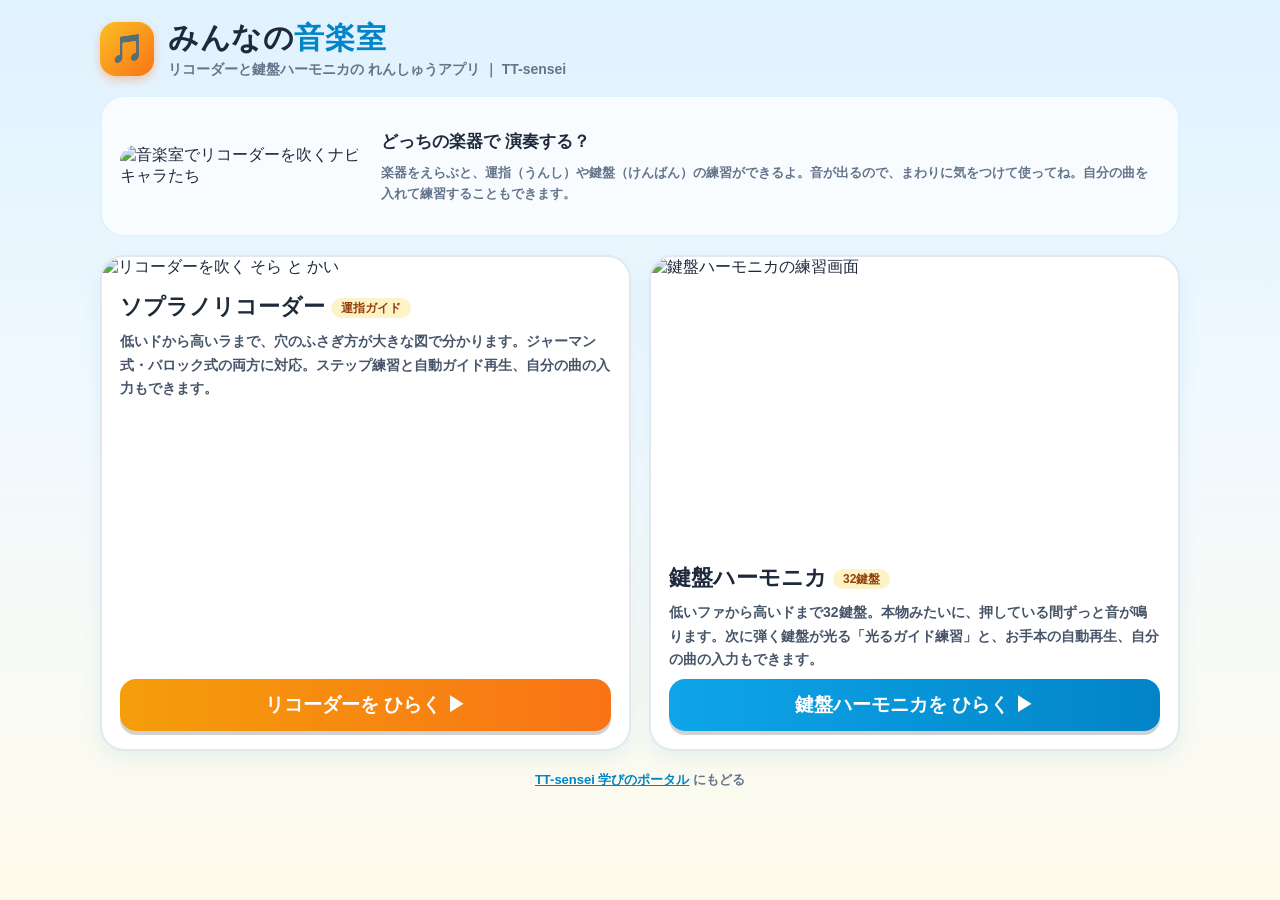
==== index.html @ ba4808cd "みんなの音楽室：入り口＋リコーダー運指ガイド＋鍵盤ハーモニカ練習" ====
<!DOCTYPE html>
<html lang="ja">
<head>
<meta charset="UTF-8">
<meta name="viewport" content="width=device-width, initial-scale=1.0">
<title>みんなの音楽室 | TT-sensei</title>
<style>
  :root { --sky:#0284c7; --amber:#f59e0b; }
  * { box-sizing: border-box; }
  body {
    margin: 0;
    font-family: 'Hiragino Maru Gothic ProN', 'Hiragino Kaku Gothic ProN', 'Noto Sans JP', sans-serif;
    background: linear-gradient(180deg, #e0f2fe 0%, #f0f9ff 45%, #fffbeb 100%);
    color: #1e293b;
    min-height: 100vh;
  }
  .wrap { max-width: 1120px; margin: 0 auto; padding: 18px 20px 26px; }
  header.top { display: flex; align-items: center; gap: 14px; }
  .logo { width: 54px; height: 54px; border-radius: 16px; background: linear-gradient(135deg, #fbbf24, #f97316); display: flex; align-items: center; justify-content: center; font-size: 28px; box-shadow: 0 4px 10px rgba(249,115,22,.35); }
  h1 { font-size: 30px; margin: 0; letter-spacing: .02em; }
  h1 .room { color: var(--sky); }
  .sub { margin: 2px 0 0; font-size: 14px; color: #64748b; font-weight: 700; }
  .welcome { display: flex; gap: 18px; align-items: center; margin-top: 16px; background: rgba(255,255,255,.75); border: 2px solid #e0f2fe; border-radius: 24px; padding: 14px 18px; }
  .welcome img { width: 300px; max-width: 42%; border-radius: 16px; }
  .welcome .msg { font-size: 17px; font-weight: 800; line-height: 1.7; }
  .welcome .msg small { display: block; margin-top: 6px; font-size: 13px; font-weight: 700; color: #64748b; line-height: 1.6; }
  .cards { display: grid; grid-template-columns: 1fr 1fr; gap: 18px; margin-top: 18px; }
  .card { background: #fff; border-radius: 24px; border: 2px solid #e2e8f0; box-shadow: 0 8px 20px rgba(2,132,199,.08); overflow: hidden; display: flex; flex-direction: column; }
  .card img { width: 100%; display: block; }
  .card img.fit { height: 292px; object-fit: cover; object-position: top center; }
  .card .body { padding: 14px 18px 18px; display: flex; flex-direction: column; gap: 8px; flex: 1; }
  .card h2 { margin: 0; font-size: 22px; }
  .card h2 .tag { font-size: 12px; background: #fef3c7; color: #92400e; border-radius: 999px; padding: 3px 10px; vertical-align: middle; margin-left: 6px; font-weight: 800; }
  .card p { margin: 0; font-size: 14px; color: #475569; font-weight: 700; line-height: 1.65; flex: 1; }
  .play { display: block; text-align: center; text-decoration: none; color: #fff; font-weight: 800; font-size: 19px; padding: 13px; border-radius: 16px; box-shadow: 0 4px 0 rgba(0,0,0,.18); }
  .play:active { transform: translateY(3px); box-shadow: none; }
  .play.rec { background: linear-gradient(90deg, #f59e0b, #f97316); }
  .play.pia { background: linear-gradient(90deg, #0ea5e9, #0284c7); }
  footer { margin-top: 20px; text-align: center; font-size: 13px; color: #64748b; font-weight: 700; }
  footer a { color: var(--sky); }
  @media (max-width: 760px) {
    .cards { grid-template-columns: 1fr; }
    .welcome { flex-direction: column; }
    .welcome img { max-width: 100%; width: 100%; }
    h1 { font-size: 24px; }
  }
</style>
</head>
<body>
<div class="wrap">
  <header class="top">
    <div class="logo">🎵</div>
    <div>
      <h1>みんなの<span class="room">音楽室</span></h1>
      <p class="sub">リコーダーと鍵盤ハーモニカの れんしゅうアプリ ｜ TT-sensei</p>
    </div>
  </header>

  <section class="welcome">
    <img src="assets/hero-music.webp" alt="音楽室でリコーダーを吹くナビキャラたち">
    <p class="msg">どっちの楽器で 演奏する？
      <small>楽器をえらぶと、運指（うんし）や鍵盤（けんばん）の練習ができるよ。音が出るので、まわりに気をつけて使ってね。自分の曲を入れて練習することもできます。</small>
    </p>
  </section>

  <section class="cards">
    <article class="card">
      <img src="assets/hero-recorder.webp" alt="リコーダーを吹く そら と かい">
      <div class="body">
        <h2>ソプラノリコーダー<span class="tag">運指ガイド</span></h2>
        <p>低いドから高いラまで、穴のふさぎ方が大きな図で分かります。ジャーマン式・バロック式の両方に対応。ステップ練習と自動ガイド再生、自分の曲の入力もできます。</p>
        <a class="play rec" href="recorder.html">リコーダーを ひらく ▶</a>
      </div>
    </article>
    <article class="card">
      <img class="fit" src="assets/hero-pianica.jpg" alt="鍵盤ハーモニカの練習画面">
      <div class="body">
        <h2>鍵盤ハーモニカ<span class="tag">32鍵盤</span></h2>
        <p>低いファから高いドまで32鍵盤。本物みたいに、押している間ずっと音が鳴ります。次に弾く鍵盤が光る「光るガイド練習」と、お手本の自動再生、自分の曲の入力もできます。</p>
        <a class="play pia" href="pianica.html">鍵盤ハーモニカを ひらく ▶</a>
      </div>
    </article>
  </section>

  <footer>
    <a href="https://tt-sensei.github.io/learning-portal/">TT-sensei 学びのポータル</a> にもどる
  </footer>
</div>
</body>
</html>
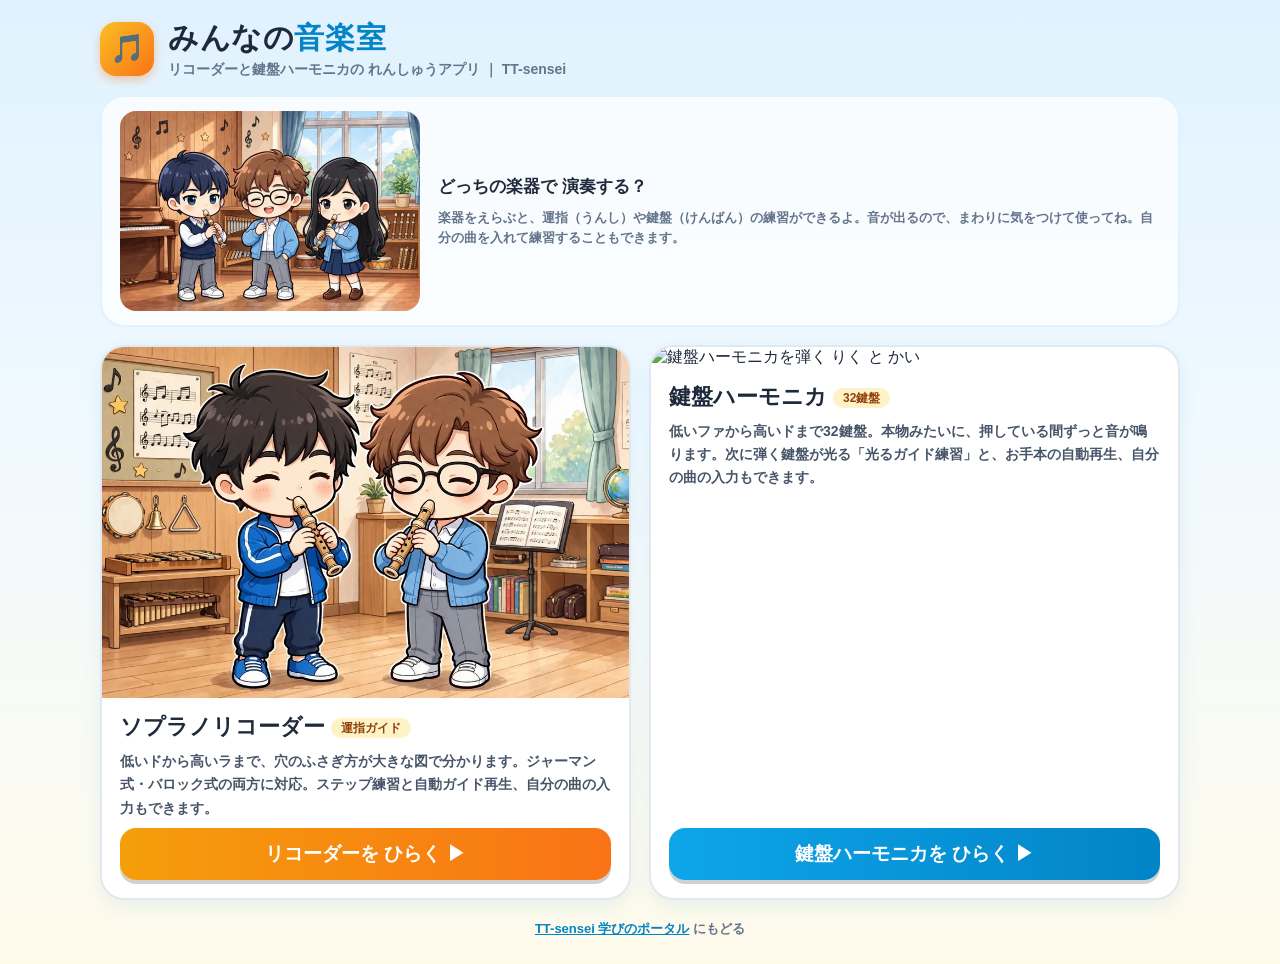
==== commit e7cf47f7: "鍵盤ハーモニカのカード絵を りく・かい のイラストに変更" ====
--- a/index.html
+++ b/index.html
@@ -73,7 +73,7 @@
       </div>
     </article>
     <article class="card">
-      <img class="fit" src="assets/hero-pianica.jpg" alt="鍵盤ハーモニカの練習画面">
+      <img src="assets/hero-pianica.webp" alt="鍵盤ハーモニカを弾く りく と かい">
       <div class="body">
         <h2>鍵盤ハーモニカ<span class="tag">32鍵盤</span></h2>
         <p>低いファから高いドまで32鍵盤。本物みたいに、押している間ずっと音が鳴ります。次に弾く鍵盤が光る「光るガイド練習」と、お手本の自動再生、自分の曲の入力もできます。</p>
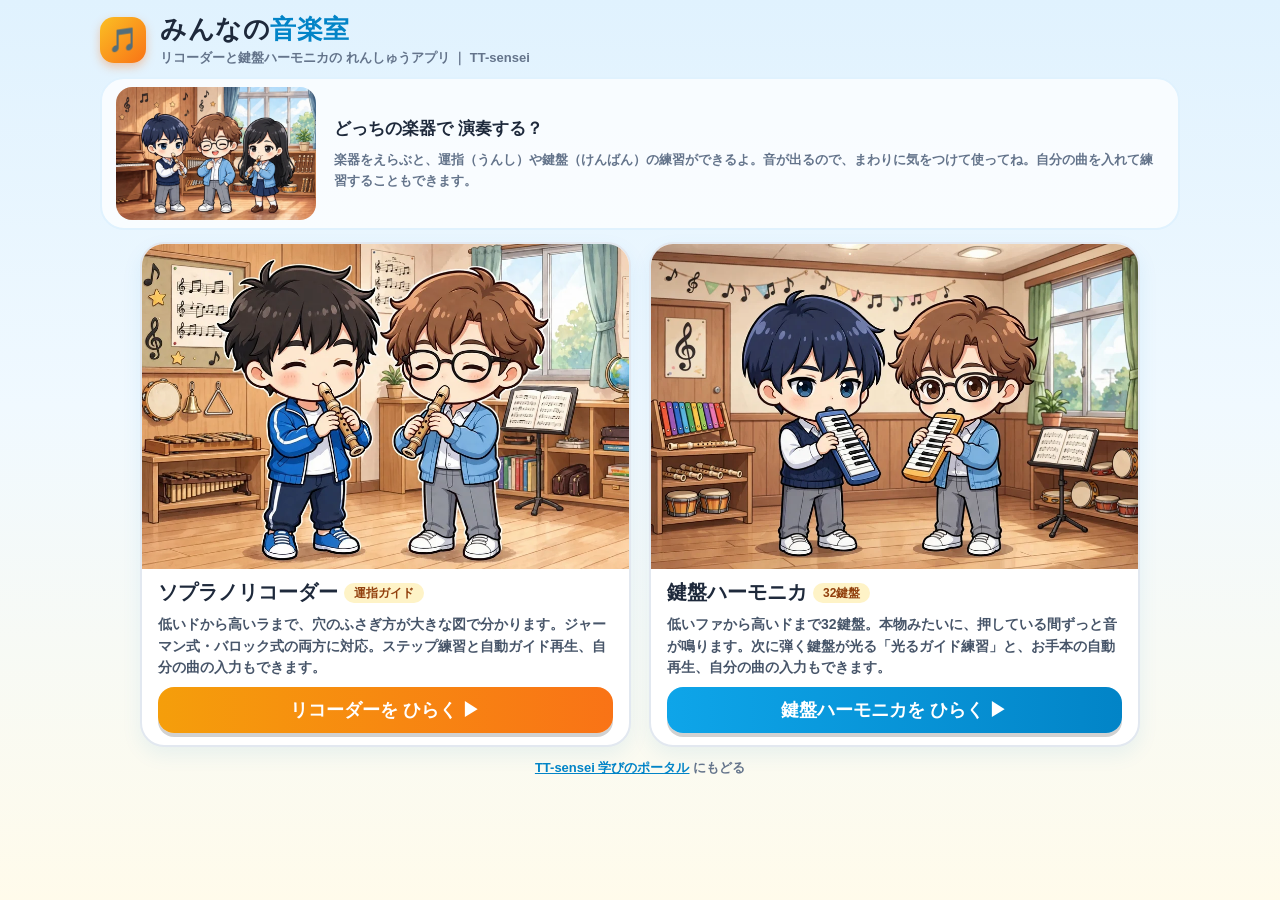
==== commit 257745bd: "入り口ページをタブレット1画面に収まるよう調整（余白と表示サイズの圧縮、イラストは全体表示のまま）" ====
--- a/index.html
+++ b/index.html
@@ -14,29 +14,29 @@
     color: #1e293b;
     min-height: 100vh;
   }
-  .wrap { max-width: 1120px; margin: 0 auto; padding: 18px 20px 26px; }
+  .wrap { max-width: 1120px; margin: 0 auto; padding: 12px 20px; }
   header.top { display: flex; align-items: center; gap: 14px; }
-  .logo { width: 54px; height: 54px; border-radius: 16px; background: linear-gradient(135deg, #fbbf24, #f97316); display: flex; align-items: center; justify-content: center; font-size: 28px; box-shadow: 0 4px 10px rgba(249,115,22,.35); }
-  h1 { font-size: 30px; margin: 0; letter-spacing: .02em; }
+  .logo { width: 46px; height: 46px; border-radius: 14px; background: linear-gradient(135deg, #fbbf24, #f97316); display: flex; align-items: center; justify-content: center; font-size: 24px; box-shadow: 0 4px 10px rgba(249,115,22,.35); }
+  h1 { font-size: 26px; margin: 0; letter-spacing: .02em; }
   h1 .room { color: var(--sky); }
-  .sub { margin: 2px 0 0; font-size: 14px; color: #64748b; font-weight: 700; }
-  .welcome { display: flex; gap: 18px; align-items: center; margin-top: 16px; background: rgba(255,255,255,.75); border: 2px solid #e0f2fe; border-radius: 24px; padding: 14px 18px; }
-  .welcome img { width: 300px; max-width: 42%; border-radius: 16px; }
+  .sub { margin: 2px 0 0; font-size: 13px; color: #64748b; font-weight: 700; }
+  .welcome { display: flex; gap: 18px; align-items: center; margin-top: 10px; background: rgba(255,255,255,.75); border: 2px solid #e0f2fe; border-radius: 24px; padding: 8px 14px; }
+  .welcome img { width: 200px; max-width: 42%; border-radius: 16px; }
   .welcome .msg { font-size: 17px; font-weight: 800; line-height: 1.7; }
   .welcome .msg small { display: block; margin-top: 6px; font-size: 13px; font-weight: 700; color: #64748b; line-height: 1.6; }
-  .cards { display: grid; grid-template-columns: 1fr 1fr; gap: 18px; margin-top: 18px; }
+  .cards { display: grid; grid-template-columns: 1fr 1fr; gap: 18px; margin-top: 12px; max-width: 1000px; margin-left: auto; margin-right: auto; }
   .card { background: #fff; border-radius: 24px; border: 2px solid #e2e8f0; box-shadow: 0 8px 20px rgba(2,132,199,.08); overflow: hidden; display: flex; flex-direction: column; }
   .card img { width: 100%; display: block; }
   .card img.fit { height: 292px; object-fit: cover; object-position: top center; }
-  .card .body { padding: 14px 18px 18px; display: flex; flex-direction: column; gap: 8px; flex: 1; }
-  .card h2 { margin: 0; font-size: 22px; }
+  .card .body { padding: 10px 16px 12px; display: flex; flex-direction: column; gap: 8px; flex: 1; }
+  .card h2 { margin: 0; font-size: 20px; }
   .card h2 .tag { font-size: 12px; background: #fef3c7; color: #92400e; border-radius: 999px; padding: 3px 10px; vertical-align: middle; margin-left: 6px; font-weight: 800; }
-  .card p { margin: 0; font-size: 14px; color: #475569; font-weight: 700; line-height: 1.65; flex: 1; }
-  .play { display: block; text-align: center; text-decoration: none; color: #fff; font-weight: 800; font-size: 19px; padding: 13px; border-radius: 16px; box-shadow: 0 4px 0 rgba(0,0,0,.18); }
+  .card p { margin: 0; font-size: 14px; color: #475569; font-weight: 700; line-height: 1.55; flex: 1; }
+  .play { display: block; text-align: center; text-decoration: none; color: #fff; font-weight: 800; font-size: 18px; padding: 11px; border-radius: 16px; box-shadow: 0 4px 0 rgba(0,0,0,.18); }
   .play:active { transform: translateY(3px); box-shadow: none; }
   .play.rec { background: linear-gradient(90deg, #f59e0b, #f97316); }
   .play.pia { background: linear-gradient(90deg, #0ea5e9, #0284c7); }
-  footer { margin-top: 20px; text-align: center; font-size: 13px; color: #64748b; font-weight: 700; }
+  footer { margin-top: 12px; text-align: center; font-size: 13px; color: #64748b; font-weight: 700; }
   footer a { color: var(--sky); }
   @media (max-width: 760px) {
     .cards { grid-template-columns: 1fr; }
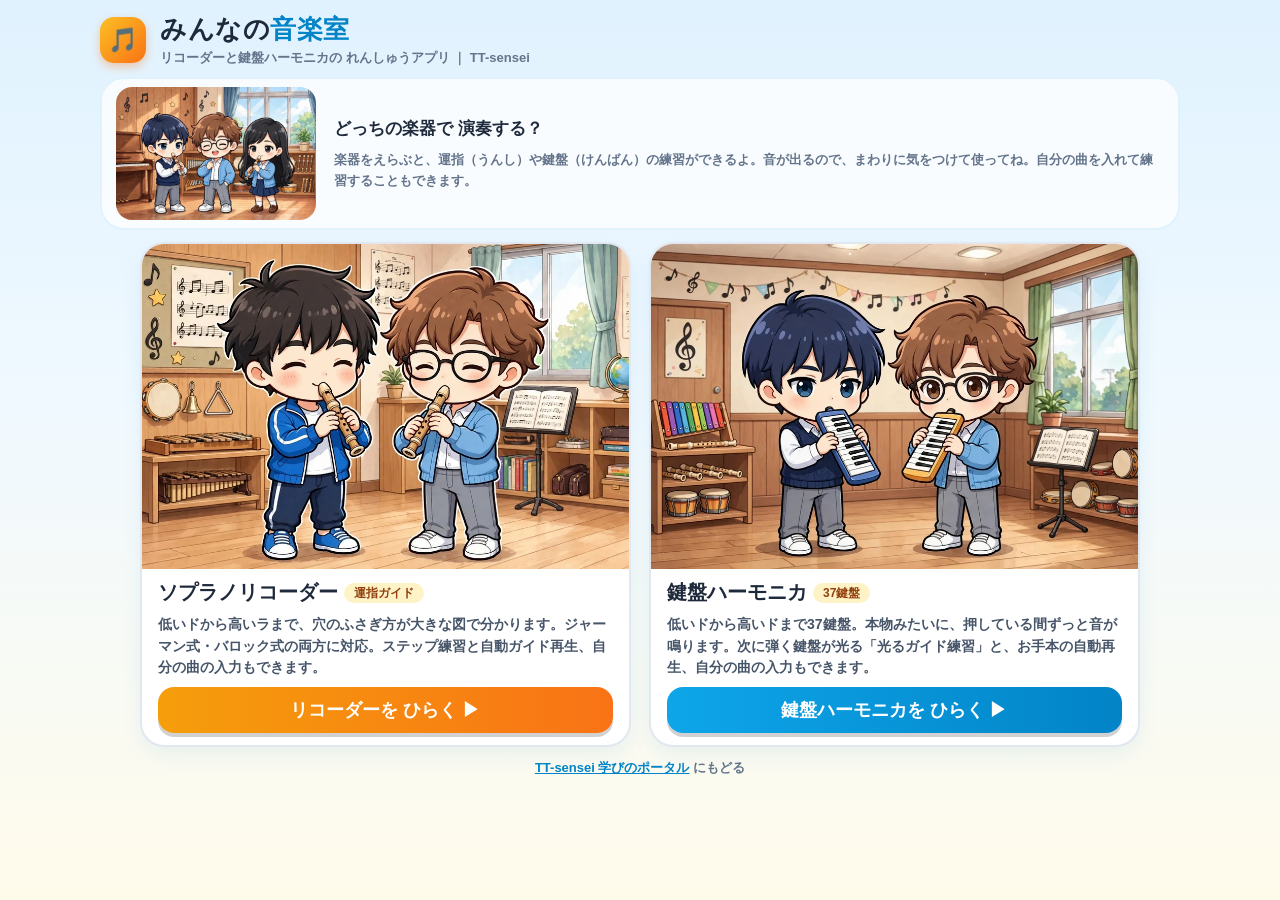
==== commit aec1c739: "鍵盤ハーモニカを37鍵盤に拡張（下限C3、低音も実録音由来の音色に統一）" ====
--- a/index.html
+++ b/index.html
@@ -75,8 +75,8 @@
     <article class="card">
       <img src="assets/hero-pianica.webp" alt="鍵盤ハーモニカを弾く りく と かい">
       <div class="body">
-        <h2>鍵盤ハーモニカ<span class="tag">32鍵盤</span></h2>
-        <p>低いファから高いドまで32鍵盤。本物みたいに、押している間ずっと音が鳴ります。次に弾く鍵盤が光る「光るガイド練習」と、お手本の自動再生、自分の曲の入力もできます。</p>
+        <h2>鍵盤ハーモニカ<span class="tag">37鍵盤</span></h2>
+        <p>低いドから高いドまで37鍵盤。本物みたいに、押している間ずっと音が鳴ります。次に弾く鍵盤が光る「光るガイド練習」と、お手本の自動再生、自分の曲の入力もできます。</p>
         <a class="play pia" href="pianica.html">鍵盤ハーモニカを ひらく ▶</a>
       </div>
     </article>
